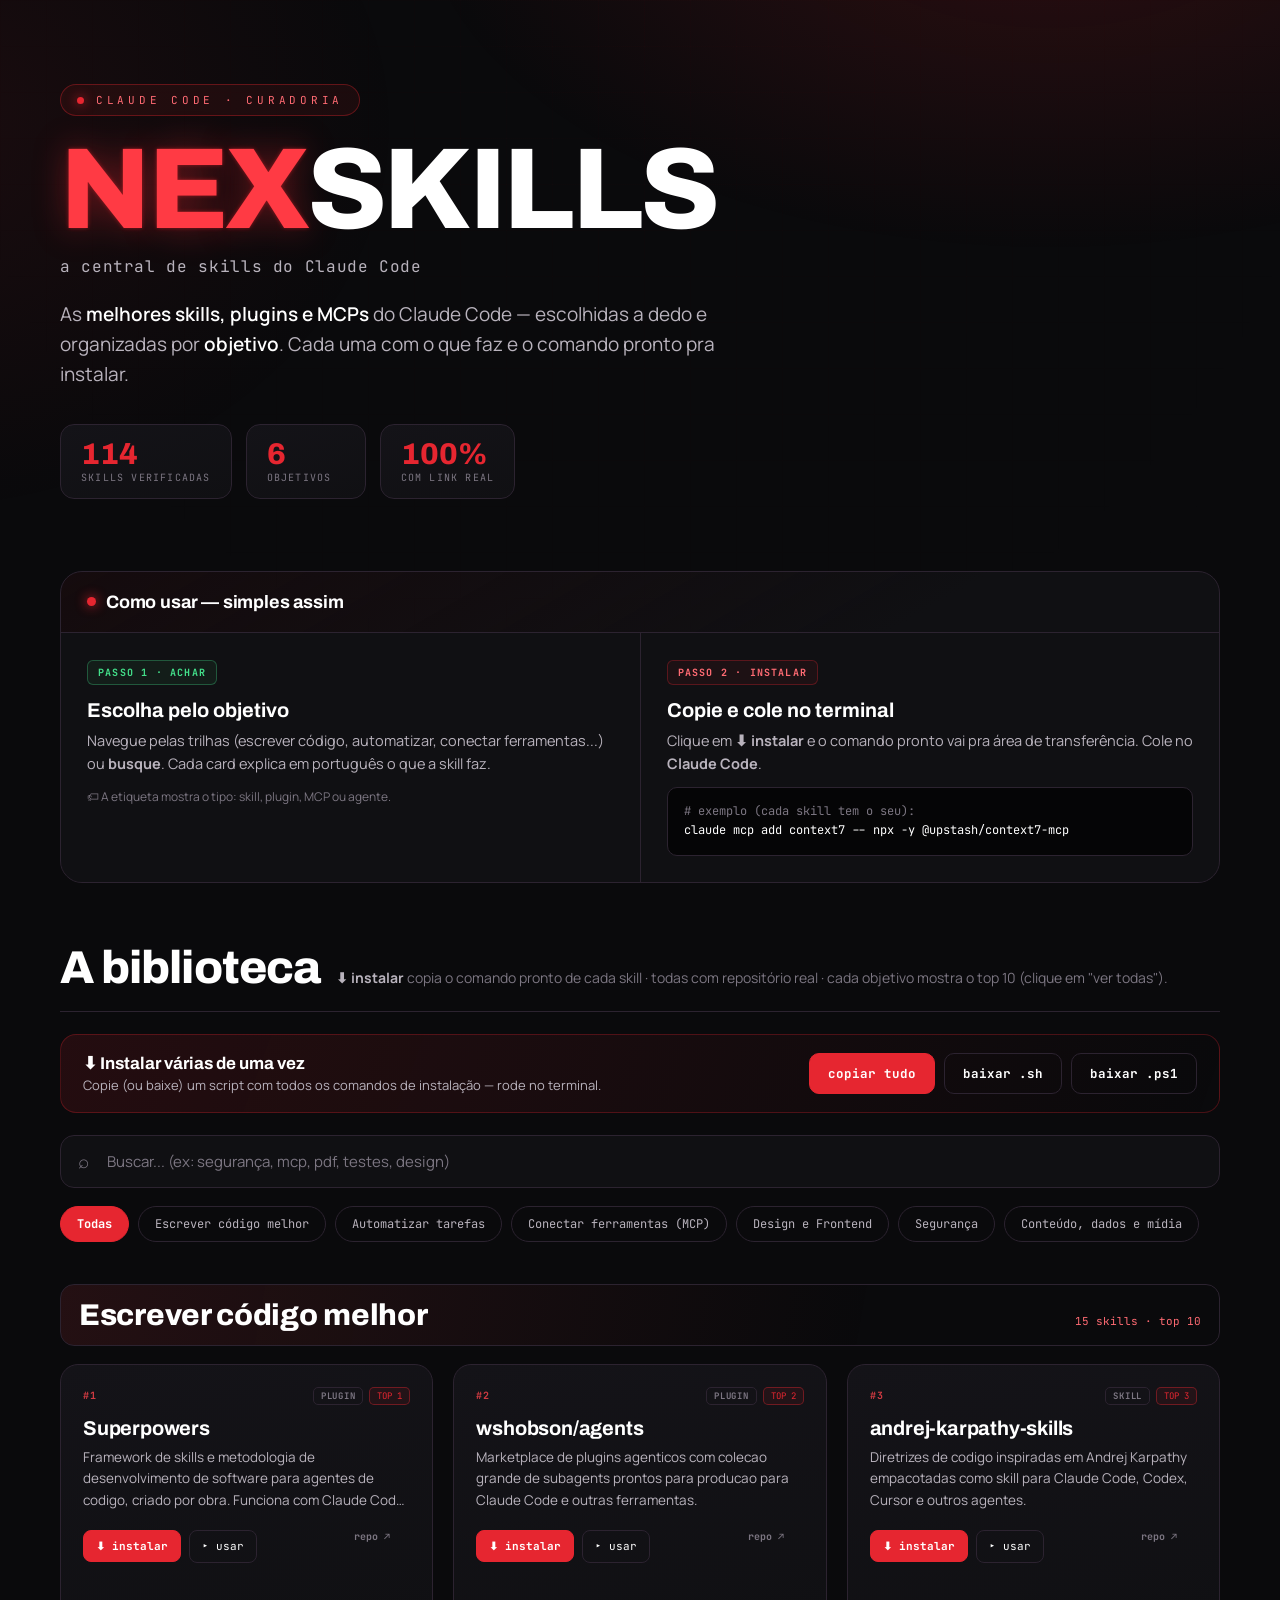
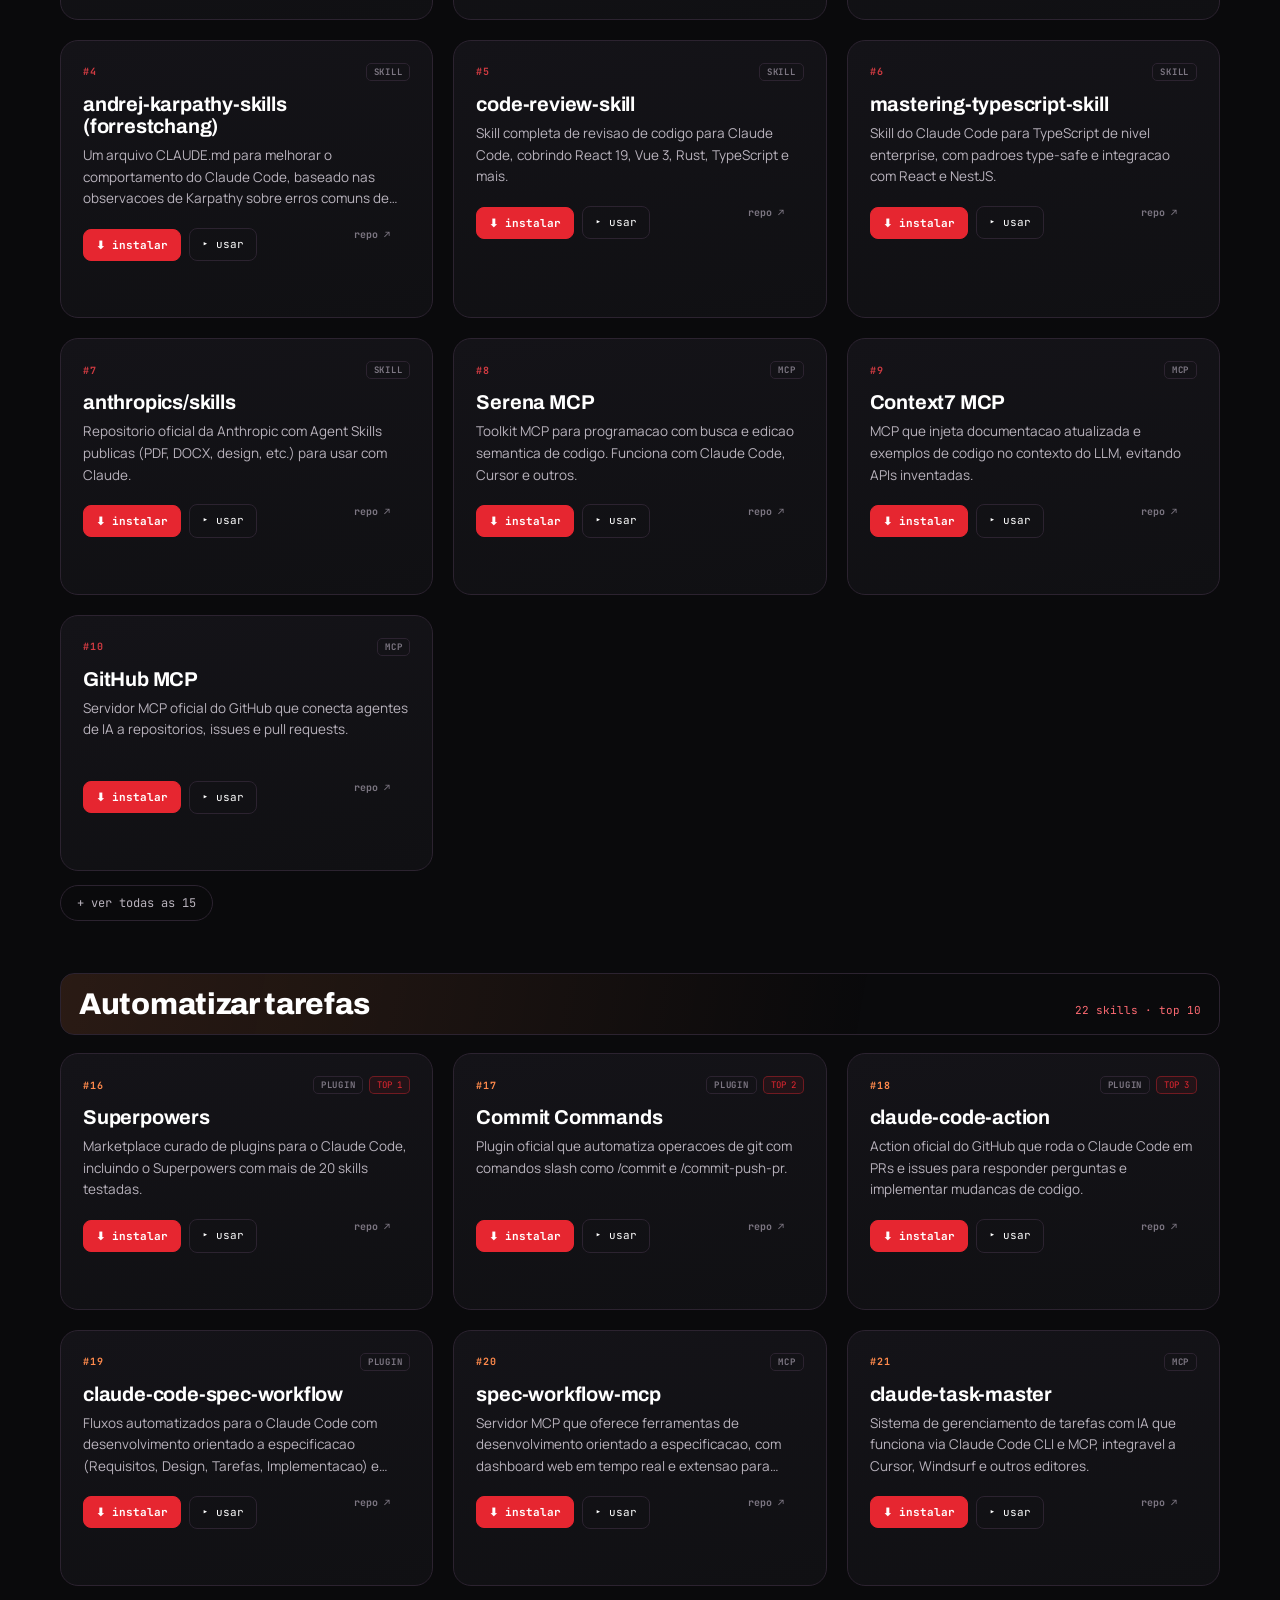
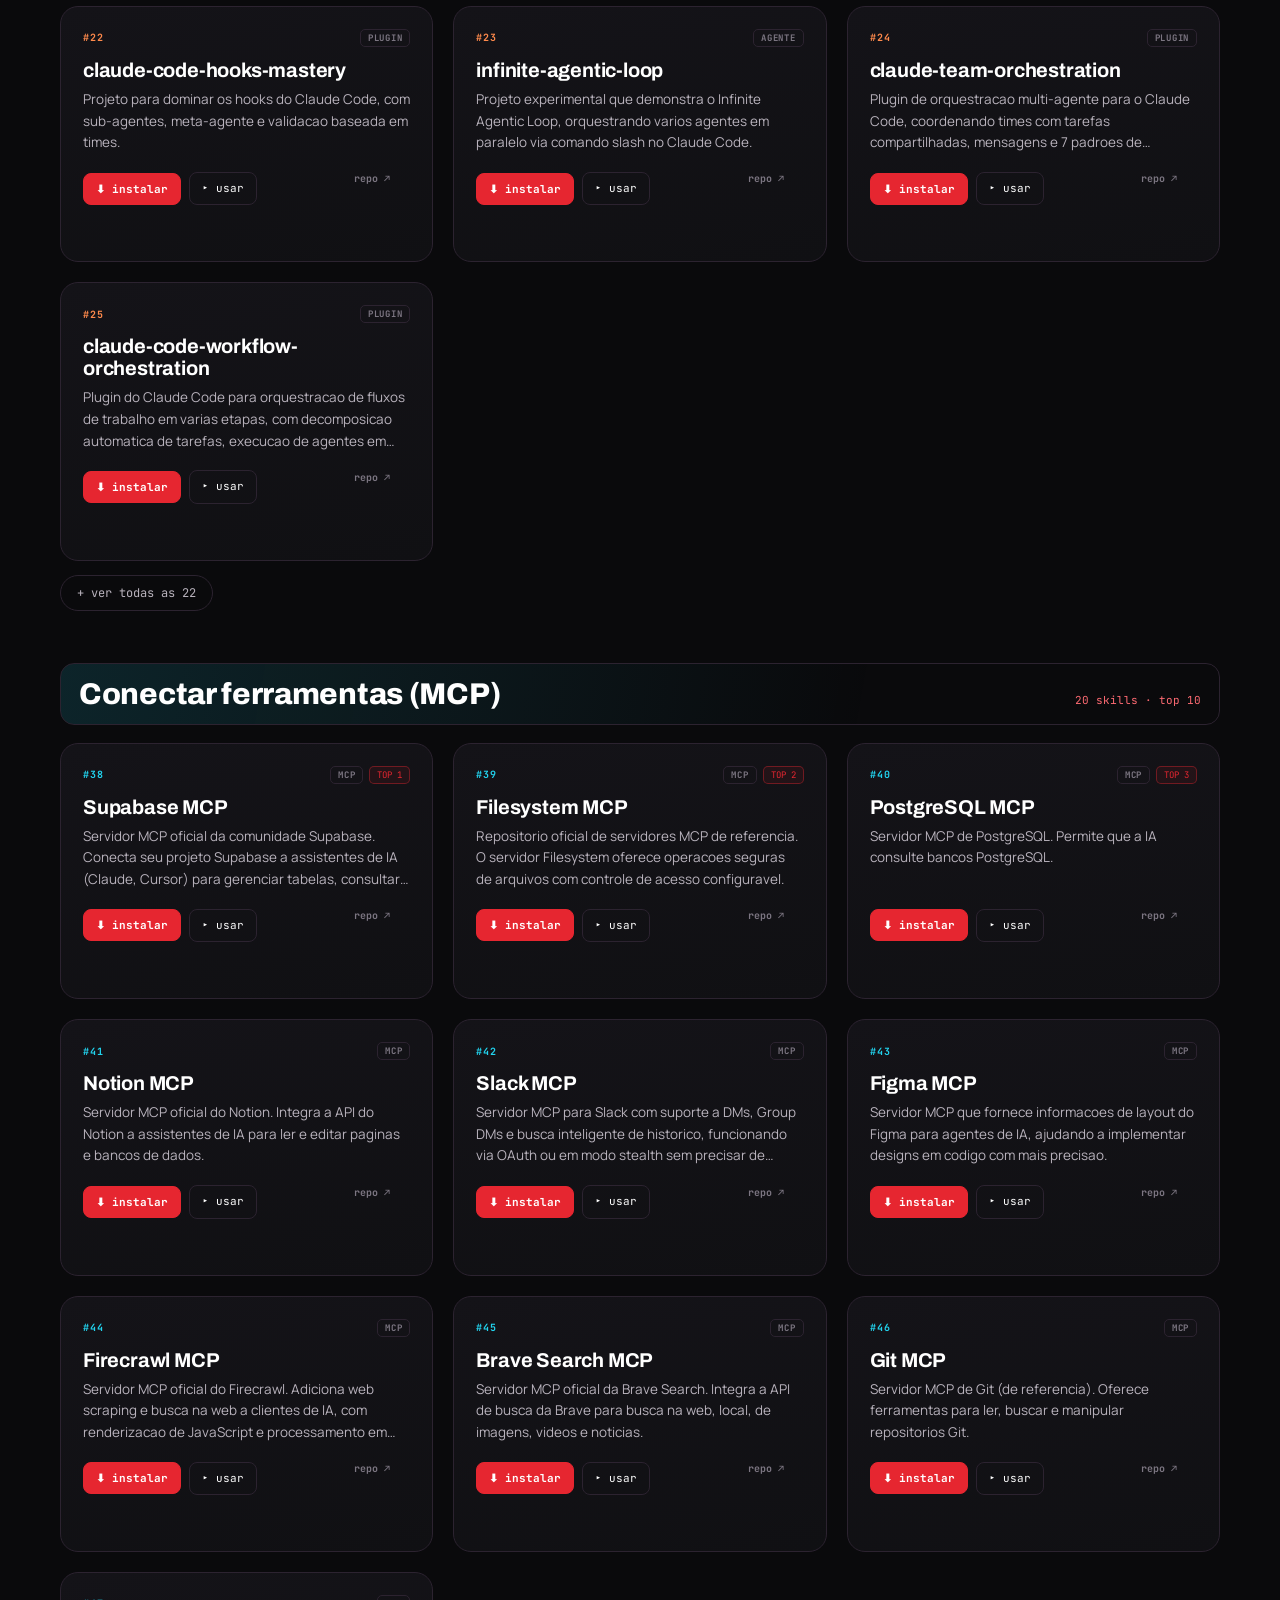
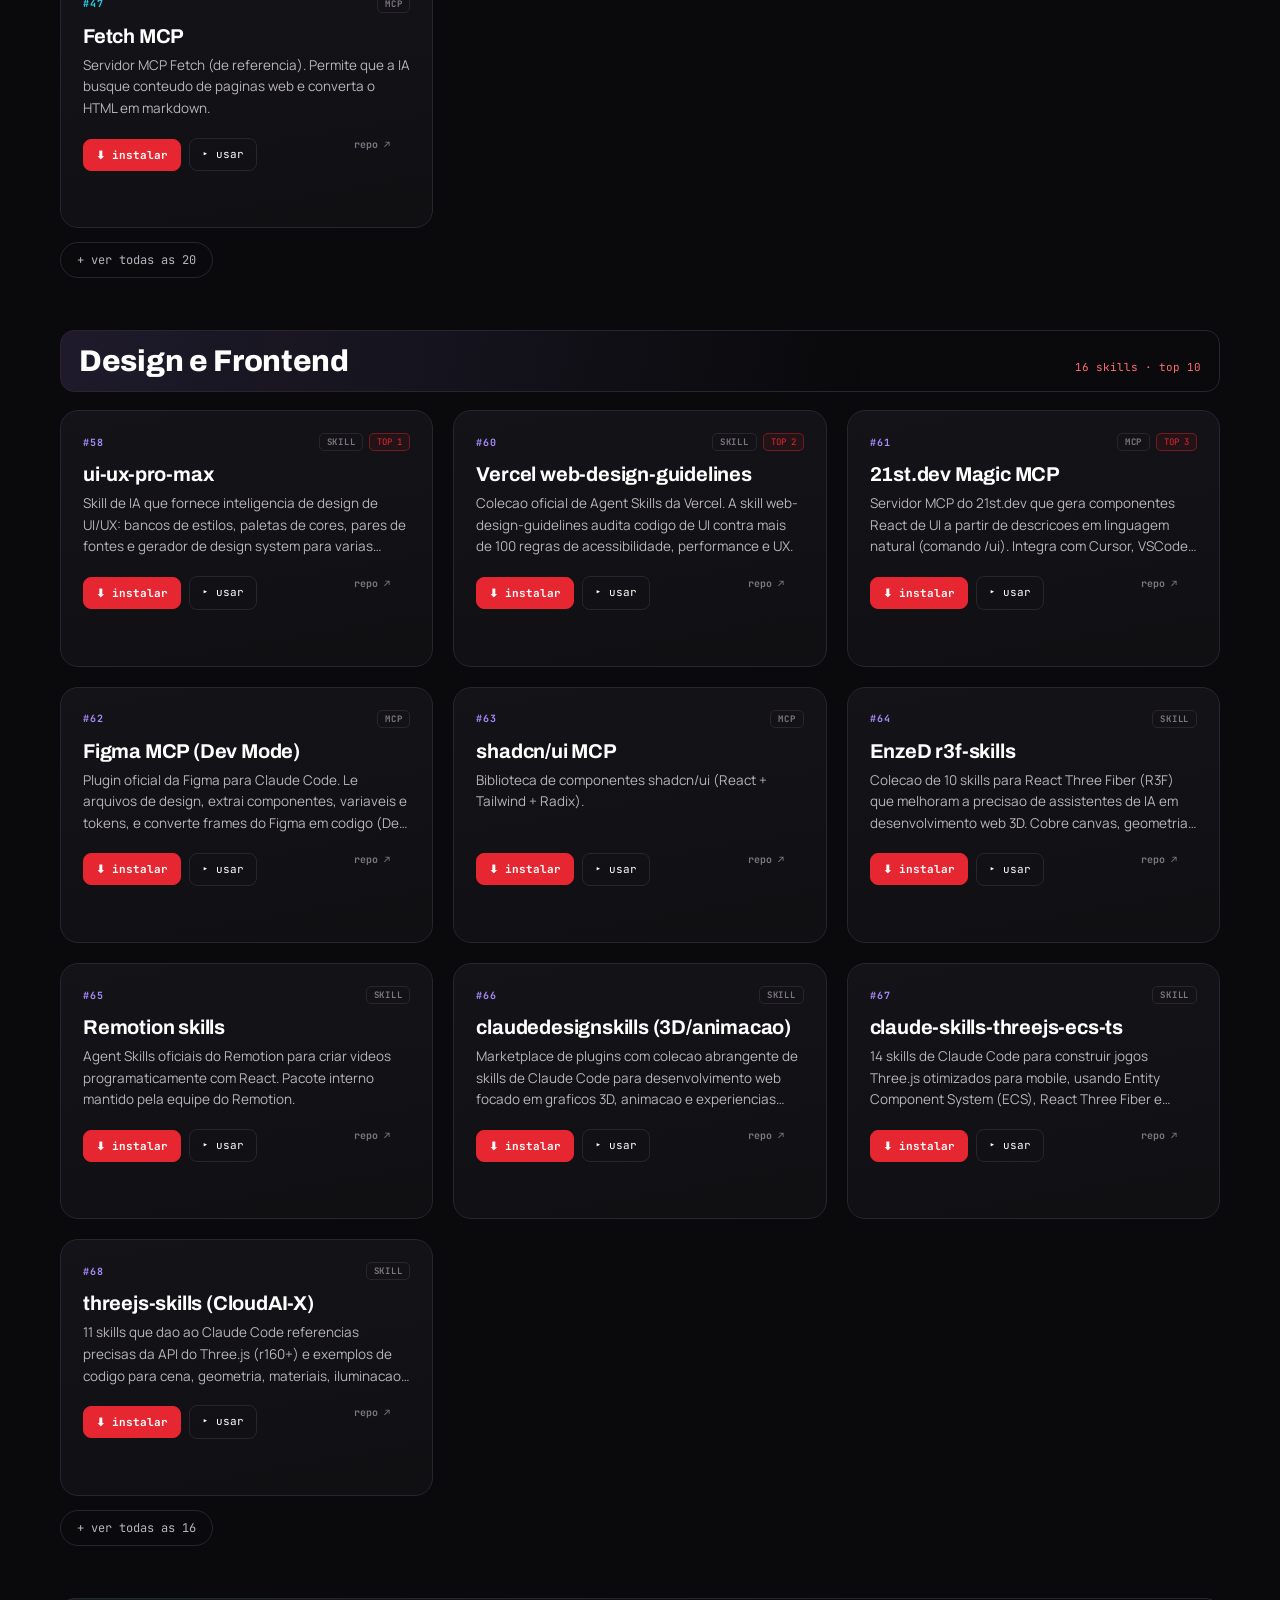
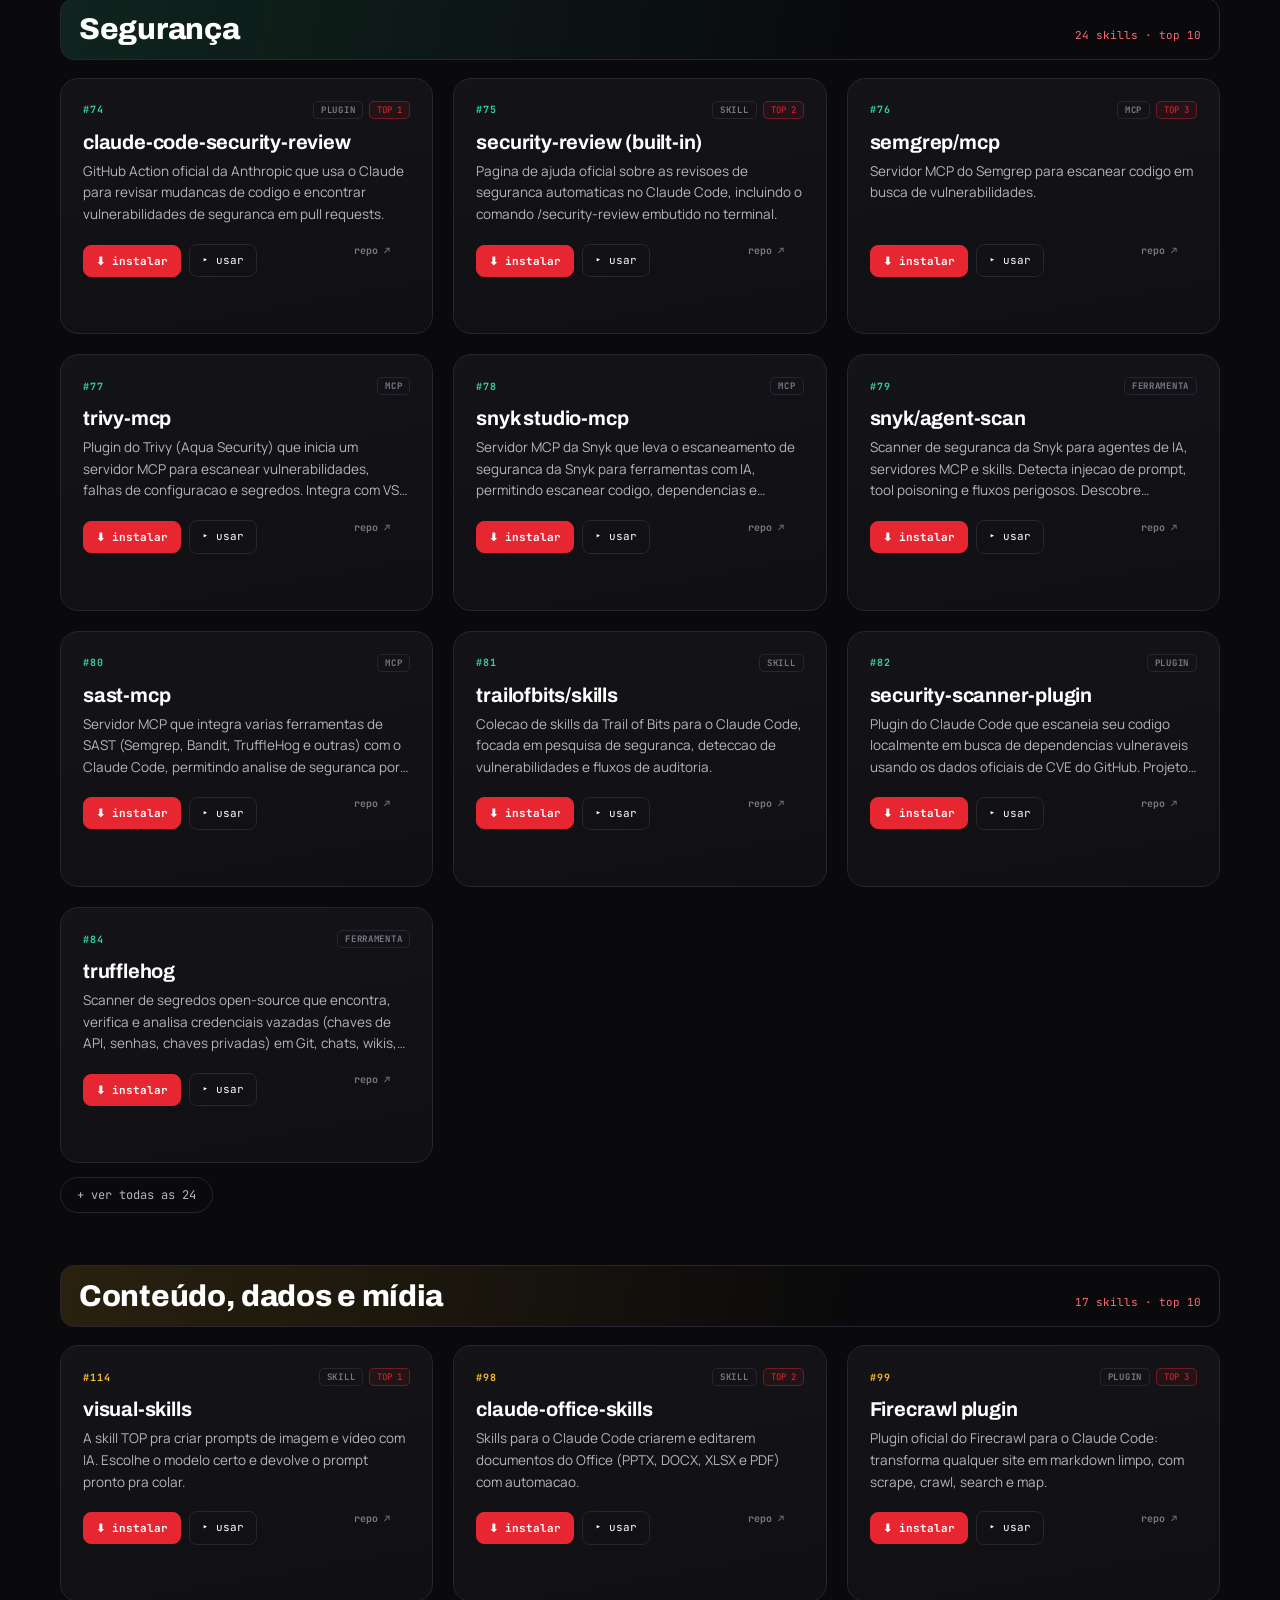
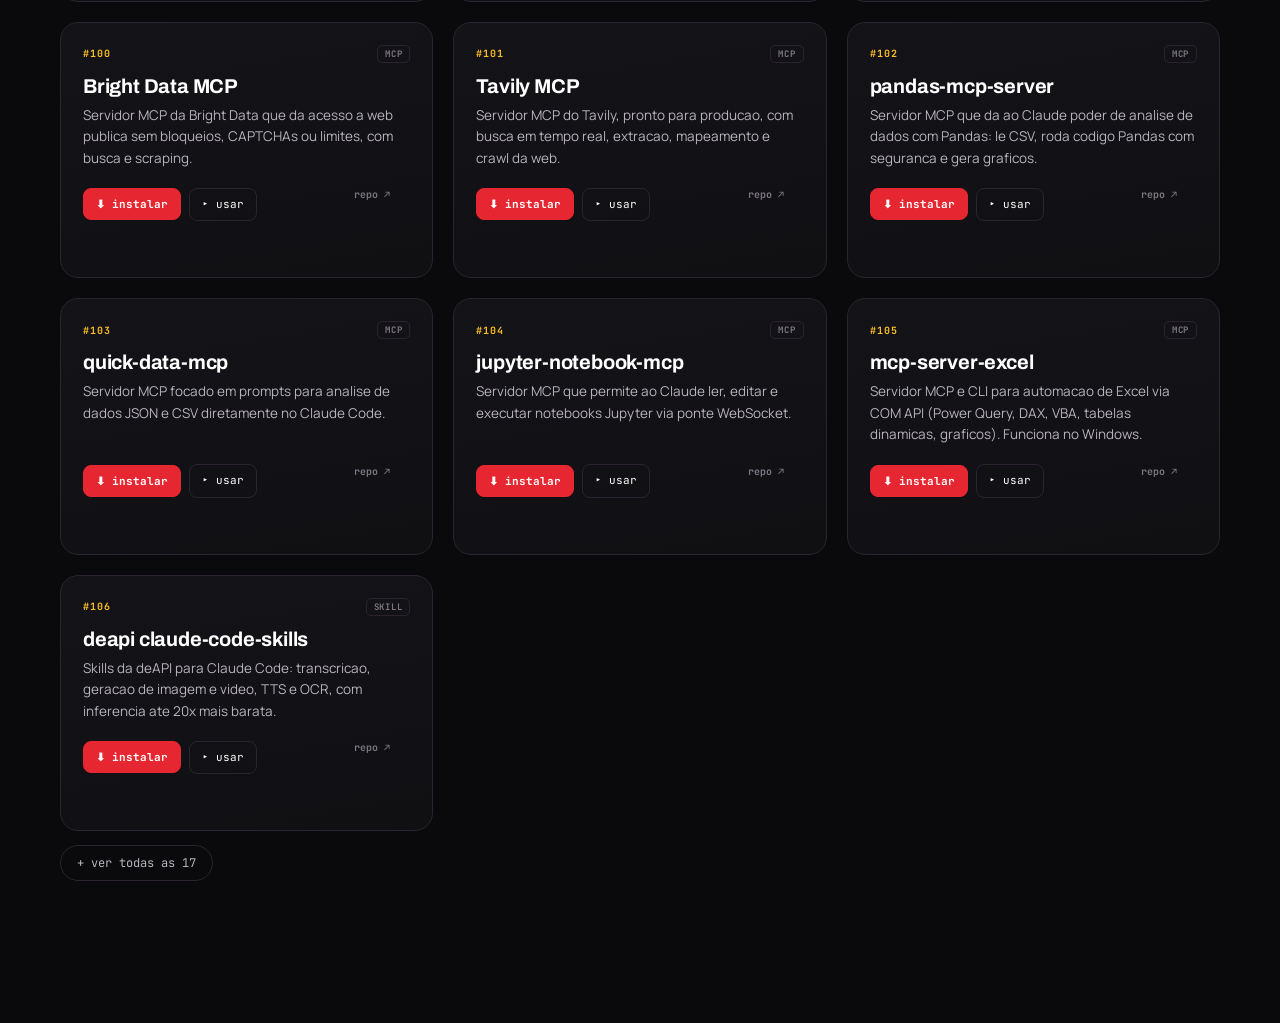
==== app.html @ 8ef74b0b "Pagina de vendas como landing principal (R$27 lancamento) - index.html agora e a pagina de vendas (h" ====
<!DOCTYPE html>
<html lang="pt-BR">
<head>
<meta charset="UTF-8">
<meta name="viewport" content="width=device-width, initial-scale=1.0">
<title>NexSkills — As melhores skills do Claude Code</title>
<meta name="description" content="NexSkills: as melhores skills, plugins e MCPs do Claude Code, curadas e por objetivo: o que faz e como instalar.">
<link rel="preconnect" href="https://fonts.googleapis.com">
<link rel="preconnect" href="https://fonts.gstatic.com" crossorigin>
<link href="https://fonts.googleapis.com/css2?family=Archivo:ital,wght@0,600;0,700;0,800;1,800&family=JetBrains+Mono:wght@400;700&family=Manrope:wght@400;500;600&display=swap" rel="stylesheet">
<link rel="stylesheet" href="styles.css">
</head>
<body>
<div class="container">

  <header class="header">
    <div class="overline">Claude Code · curadoria</div>
    <h1 class="title"><span>Nex</span>Skills</h1>
    <div class="brand-tagline">a central de skills do Claude Code</div>
    <p class="subtitle">As <strong>melhores skills, plugins e MCPs</strong> do Claude Code — escolhidas a dedo e organizadas por <strong>objetivo</strong>. Cada uma com o que faz e o comando pronto pra instalar.</p>
    <div class="badges-row">
      <div class="badge"><span id="total-skills">0</span><small>skills verificadas</small></div>
      <div class="badge"><span id="total-cats">0</span><small>objetivos</small></div>
      <div class="badge"><span>100%</span><small>com link real</small></div>
    </div>
  </header>

  <div class="instruction-panel">
    <div class="panel-title">Como usar — simples assim</div>
    <div class="panel-grid">
      <div class="step-col">
        <span class="step-tag tag-green">PASSO 1 · ACHAR</span>
        <h4>Escolha pelo objetivo</h4>
        <p>Navegue pelas trilhas (escrever código, automatizar, conectar ferramentas...) ou <strong>busque</strong>. Cada card explica em português o que a skill faz.</p>
        <p style="color:var(--faint);font-size:12px">🏷 A etiqueta mostra o tipo: skill, plugin, MCP ou agente.</p>
      </div>
      <div class="step-col">
        <span class="step-tag tag-yellow">PASSO 2 · INSTALAR</span>
        <h4>Copie e cole no terminal</h4>
        <p>Clique em <strong>⬇ instalar</strong> e o comando pronto vai pra área de transferência. Cole no <strong>Claude Code</strong>.</p>
        <div class="code-box"><span class="comment"># exemplo (cada skill tem o seu):</span><br><span class="cmd">claude mcp add context7 -- npx -y @upstash/context7-mcp</span></div>
      </div>
    </div>
  </div>

  <div class="section-header">
    <h2 class="section-title">A biblioteca</h2>
    <span class="section-desc"><strong>⬇ instalar</strong> copia o comando pronto de cada skill · todas com repositório real · cada objetivo mostra o top 10 (clique em "ver todas").</span>
  </div>

  <div class="bulk-action-banner">
    <div class="bulk-info">
      <h5>⬇ Instalar várias de uma vez</h5>
      <p>Copie (ou baixe) um script com todos os comandos de instalação — rode no terminal.</p>
    </div>
    <div class="bulk-btns">
      <button class="btn-bulk" id="copyAll" type="button">copiar tudo</button>
      <button class="btn-bulk btn-secondary" id="dlSh" type="button">baixar .sh</button>
      <button class="btn-bulk btn-secondary" id="dlPs1" type="button">baixar .ps1</button>
    </div>
  </div>

  <div class="search-wrap">
    <input type="text" id="search" aria-label="Buscar skills" placeholder="Buscar... (ex: segurança, mcp, pdf, testes, design)">
  </div>
  <div class="filters" id="filters"></div>

  <div id="tracks-container"></div>

</div>

<div class="toast" id="toast" role="status" aria-live="polite"></div>
<script src="data.js"></script>
<script src="app.js" defer></script>
</body>
</html>
---- styles.css ----
:root{
  --bg:#0a0a0c; --bg-2:#101013; --surface:#141318; --surface-2:#1b1a20; --border:#2c2330;
  --red:#e62630; --red-2:#ff3a44; --crimson:#2a0c10; --red-soft:#ff6b73;
  --glow:rgba(230,38,48,.4);
  --ink:#ffffff; --muted:#b9b3bd; --faint:#7c7682;
  --font-display:'Archivo',sans-serif; --font-body:'Manrope',sans-serif; --font-mono:'JetBrains Mono',monospace;
}
*{margin:0;padding:0;box-sizing:border-box}
::-webkit-scrollbar{width:9px;height:9px}
::-webkit-scrollbar-track{background:var(--bg)}
::-webkit-scrollbar-thumb{background:#2a1c1e;border-radius:6px}
::-webkit-scrollbar-thumb:hover{background:var(--red)}
body{
  background:var(--bg); color:var(--muted); font-family:var(--font-body); min-height:100vh;
  padding-bottom:90px; position:relative; -webkit-font-smoothing:antialiased; overflow-x:hidden;
}
body::before{content:"";position:fixed;inset:0;z-index:-2;pointer-events:none;
  background:radial-gradient(1100px 620px at 82% -12%,rgba(230,38,48,.16),transparent 58%),
             radial-gradient(900px 700px at -8% 14%,rgba(230,38,48,.08),transparent 56%);}
body::after{content:"";position:fixed;inset:0;z-index:-1;pointer-events:none;opacity:.5;
  background-image:linear-gradient(rgba(230,38,48,.035) 1px,transparent 1px),linear-gradient(90deg,rgba(230,38,48,.035) 1px,transparent 1px);
  background-size:46px 46px;
  -webkit-mask-image:radial-gradient(circle at 50% 0,#000,transparent 75%);mask-image:radial-gradient(circle at 50% 0,#000,transparent 75%);}
.container{max-width:1240px;margin:0 auto;padding:0 40px}

.header{padding:84px 0 32px;position:relative}
.overline{font-family:var(--font-mono);font-size:11px;letter-spacing:.34em;text-transform:uppercase;color:var(--red-soft);display:inline-flex;align-items:center;gap:12px;margin-bottom:22px;border:1px solid rgba(230,38,48,.35);background:rgba(230,38,48,.08);padding:8px 16px;border-radius:999px}
.overline::before{content:"";width:7px;height:7px;border-radius:50%;background:var(--red);box-shadow:0 0 12px var(--red)}
.title{font-family:var(--font-display);font-weight:800;font-size:clamp(52px,9vw,120px);line-height:.9;letter-spacing:-.03em;color:var(--ink);text-transform:uppercase}
.title span{color:var(--red-2);text-shadow:0 0 34px var(--glow),0 0 4px rgba(230,38,48,.5)}
.brand-tagline{font-family:var(--font-mono);font-size:clamp(13px,1.6vw,16px);color:var(--muted);letter-spacing:.04em;margin-top:14px}
.subtitle{max-width:660px;color:var(--muted);font-size:clamp(16px,2vw,19px);margin-top:22px;line-height:1.6}
.subtitle strong{color:var(--ink);font-weight:600}
.badges-row{display:flex;gap:14px;margin-top:34px;flex-wrap:wrap}
.badge{border:1px solid var(--border);border-radius:14px;padding:14px 20px;background:linear-gradient(160deg,var(--surface),var(--bg-2));display:flex;flex-direction:column;gap:2px;min-width:120px}
.badge span{font-family:var(--font-display);font-weight:800;font-size:30px;color:var(--red);line-height:1}
.badge small{font-family:var(--font-mono);font-size:10px;letter-spacing:.12em;text-transform:uppercase;color:var(--faint)}

.instruction-panel{margin-top:40px;border:1px solid var(--border);border-radius:22px;overflow:hidden;background:linear-gradient(150deg,rgba(230,38,48,.05),var(--bg-2) 55%)}
.panel-title{font-family:var(--font-display);font-weight:700;font-size:18px;color:var(--ink);padding:20px 26px;border-bottom:1px solid var(--border);display:flex;align-items:center;gap:10px;letter-spacing:-.01em}
.panel-title::before{content:"";width:9px;height:9px;border-radius:50%;background:var(--red);box-shadow:0 0 12px var(--red)}
.panel-grid{display:grid;grid-template-columns:1fr 1fr;gap:1px;background:var(--border)}
.panel-grid>div{background:var(--bg-2);padding:26px}
@media(max-width:768px){.panel-grid{grid-template-columns:1fr}}
.step-tag{display:inline-block;font-family:var(--font-mono);font-size:10px;font-weight:700;letter-spacing:.12em;padding:5px 10px;border-radius:6px;margin-bottom:14px}
.tag-green{color:#43e08a;border:1px solid rgba(67,224,138,.3);background:rgba(67,224,138,.06)}
.tag-yellow{color:var(--red-soft);border:1px solid rgba(230,38,48,.3);background:rgba(230,38,48,.06)}
.step-col h4{font-family:var(--font-display);font-weight:700;font-size:20px;color:var(--ink);margin-bottom:8px}
.step-col p{font-size:14.5px;color:var(--muted);line-height:1.6;margin-bottom:12px}
.step-col code,code.inline{font-family:var(--font-mono);font-size:12.5px;background:rgba(255,255,255,.05);border:1px solid var(--border);padding:2px 7px;border-radius:5px;color:var(--red-soft)}
.code-box{background:#050506;border:1px solid var(--border);border-radius:10px;padding:14px 16px;font-family:var(--font-mono);font-size:12px;color:#cdc7c9;line-height:1.6;overflow-x:auto}
.code-box .comment{color:var(--faint)} .code-box .cmd{color:var(--ink)}

.section-header{margin-top:60px;display:flex;align-items:baseline;gap:16px;flex-wrap:wrap;border-bottom:1px solid var(--border);padding-bottom:18px;margin-bottom:22px}
.section-title{font-family:var(--font-display);font-weight:800;font-size:clamp(30px,5vw,46px);color:var(--ink);letter-spacing:-.02em}
.section-title span{font-family:var(--font-mono);font-size:15px;color:var(--red);margin-right:10px}
.section-desc{font-size:14px;color:var(--faint)} .section-desc strong{color:var(--muted)} .section-desc code{color:var(--red-soft);font-family:var(--font-mono)}

.bulk-action-banner{display:flex;justify-content:space-between;align-items:center;gap:18px;flex-wrap:wrap;border:1px solid rgba(230,38,48,.28);border-radius:16px;padding:18px 22px;margin-bottom:22px;background:linear-gradient(110deg,rgba(230,38,48,.12),transparent)}
.bulk-info h5{font-family:var(--font-display);font-weight:700;font-size:17px;color:var(--ink);margin-bottom:3px}
.bulk-info p{font-size:13px;color:var(--muted)} .bulk-info code{color:var(--red-soft);font-family:var(--font-mono);background:rgba(0,0,0,.4);padding:2px 6px;border-radius:4px}
.bulk-btns{display:flex;gap:9px;flex-wrap:wrap}
.btn-bulk{font-family:var(--font-mono);font-size:12.5px;font-weight:700;cursor:pointer;border-radius:10px;padding:11px 18px;border:1px solid var(--red);background:var(--red);color:#fff;transition:.18s}
.btn-bulk:hover{background:var(--red-soft);box-shadow:0 0 22px var(--glow)}
.btn-secondary{background:transparent;color:var(--ink);border:1px solid var(--border)}
.btn-secondary:hover{border-color:var(--red);color:var(--red-soft);box-shadow:none}

.search-wrap{position:relative;margin-bottom:18px}
.search-wrap::before{content:"⌕";position:absolute;left:18px;top:50%;transform:translateY(-50%);color:var(--faint);font-size:19px}
input[type=text]{width:100%;background:var(--bg-2);border:1px solid var(--border);color:var(--ink);font-family:var(--font-body);font-size:15px;padding:15px 16px 15px 46px;border-radius:14px;outline:none;transition:.18s}
input[type=text]:focus{border-color:var(--red);box-shadow:0 0 0 3px rgba(230,38,48,.14)}
input[type=text]::placeholder{color:var(--faint)}
.filters{display:flex;gap:9px;flex-wrap:wrap;margin-bottom:42px}
.filter-btn{font-family:var(--font-mono);font-size:12px;color:var(--muted);cursor:pointer;border:1px solid var(--border);background:transparent;border-radius:999px;padding:9px 16px;transition:.18s;white-space:nowrap}
.filter-btn:hover{border-color:var(--faint);color:var(--ink)}
.filter-btn.active{background:var(--red);border-color:var(--red);color:#fff;font-weight:700}

.category-track{margin-bottom:52px}
.track-header{display:flex;align-items:baseline;justify-content:space-between;gap:12px;margin-bottom:18px;padding:14px 18px;border-radius:14px;background:linear-gradient(100deg,var(--crimson),transparent 72%);border:1px solid var(--border)}
.track-title{font-family:var(--font-display);font-weight:800;font-size:clamp(22px,3.4vw,30px);color:var(--ink);letter-spacing:-.01em}
.track-count{font-family:var(--font-mono);font-size:11px;color:var(--red-soft)}
.grid{display:grid;grid-template-columns:repeat(auto-fill,minmax(310px,1fr));gap:20px}

.card{position:relative;border:1px solid var(--border);border-radius:18px;padding:22px 22px 56px;background:linear-gradient(170deg,var(--surface),var(--bg-2));overflow:hidden;transition:transform .2s ease,border-color .2s ease,box-shadow .2s ease}
.card::after{content:"";position:absolute;inset:0;border-radius:18px;background:radial-gradient(420px 220px at 100% 0,rgba(230,38,48,.16),transparent 60%);opacity:0;transition:.25s;pointer-events:none}
.card:hover{transform:translateY(-5px);border-color:rgba(230,38,48,.55);box-shadow:0 0 0 1px rgba(230,38,48,.15),0 18px 50px rgba(0,0,0,.5)}
.card:hover::after{opacity:1}
.card-top-tags{display:flex;justify-content:space-between;align-items:center;margin-bottom:12px;position:relative;z-index:1}
.card-rank{font-family:var(--font-display);font-weight:800;font-size:13px;color:var(--red)}
.card-tag{font-family:var(--font-mono);font-size:10px;font-weight:700;text-transform:uppercase;letter-spacing:.1em}
.card-badge{font-family:var(--font-mono);font-size:9px;color:var(--red);border:1px solid rgba(230,38,48,.4);background:rgba(230,38,48,.08);padding:2px 7px;border-radius:5px}
.card-kind{font-family:var(--font-mono);font-size:9px;font-weight:700;text-transform:uppercase;letter-spacing:.08em;color:var(--faint);border:1px solid var(--border);padding:2px 7px;border-radius:5px;margin-left:auto}
.card-badge{margin-left:6px}
.card-title{font-family:var(--font-display);font-weight:700;font-size:20px;color:var(--ink);margin-bottom:8px;letter-spacing:-.01em;position:relative;z-index:1}
.card-desc{font-size:13.5px;color:var(--muted);line-height:1.6;margin-bottom:18px;flex-grow:1;position:relative;z-index:1;display:-webkit-box;-webkit-line-clamp:3;-webkit-box-orient:vertical;overflow:hidden;min-height:65px}
.card-actions{display:flex;gap:8px;align-items:center;position:relative;z-index:1;padding-right:52px}
.btn{font-family:var(--font-mono);font-size:11px;cursor:pointer;border-radius:8px;padding:8px 12px;transition:.16s;display:inline-flex;align-items:center;gap:6px;white-space:nowrap}
.btn-install{background:var(--red);color:#fff;border:1px solid var(--red);font-weight:700;flex-shrink:0}
.btn-install:hover{background:var(--red-soft);box-shadow:0 0 16px var(--glow)}
.btn-use{background:transparent;border:1px solid var(--border);color:var(--ink);overflow:hidden;text-overflow:ellipsis;min-width:0;flex:0 1 auto;display:inline-block;line-height:1.4}
.btn-use:hover{border-color:var(--red);color:var(--red-soft)}
.btn.ok{background:#3ddc84!important;border-color:#3ddc84!important;color:#06140c!important;box-shadow:none!important;font-weight:700}
.repo-link{position:absolute;bottom:20px;right:20px;font-family:var(--font-mono);font-size:10px;color:var(--faint);text-decoration:none;font-weight:700;z-index:1;transition:.16s}
.repo-link:hover{color:var(--red-soft)}

.toast{position:fixed;bottom:30px;right:30px;display:flex;align-items:center;gap:11px;max-width:380px;background:var(--surface-2);border:1px solid var(--border);border-left:3px solid #3ddc84;color:var(--ink);font-family:var(--font-body);font-size:13.5px;font-weight:500;padding:15px 20px;border-radius:12px;opacity:0;transform:translateY(14px) scale(.97);transition:opacity .25s ease,transform .25s ease;z-index:9999;pointer-events:none;box-shadow:0 16px 44px rgba(0,0,0,.5)}
.toast.show{opacity:1;transform:translateY(0) scale(1)}
.toast strong{color:#fff;font-weight:700}
.toast code{font-family:var(--font-mono);font-size:12px;color:var(--red-soft);background:rgba(0,0,0,.3);padding:1px 6px;border-radius:5px}
.toast-check{flex-shrink:0;width:22px;height:22px;border-radius:50%;background:#3ddc84;color:#06140c;font-weight:800;font-size:13px;display:inline-flex;align-items:center;justify-content:center}
.empty-search{grid-column:1/-1;text-align:center;padding:60px 0;color:var(--faint);font-family:var(--font-mono);font-size:14px}
@media(max-width:680px){.container{padding:0 20px}.header{padding:56px 0 24px}}
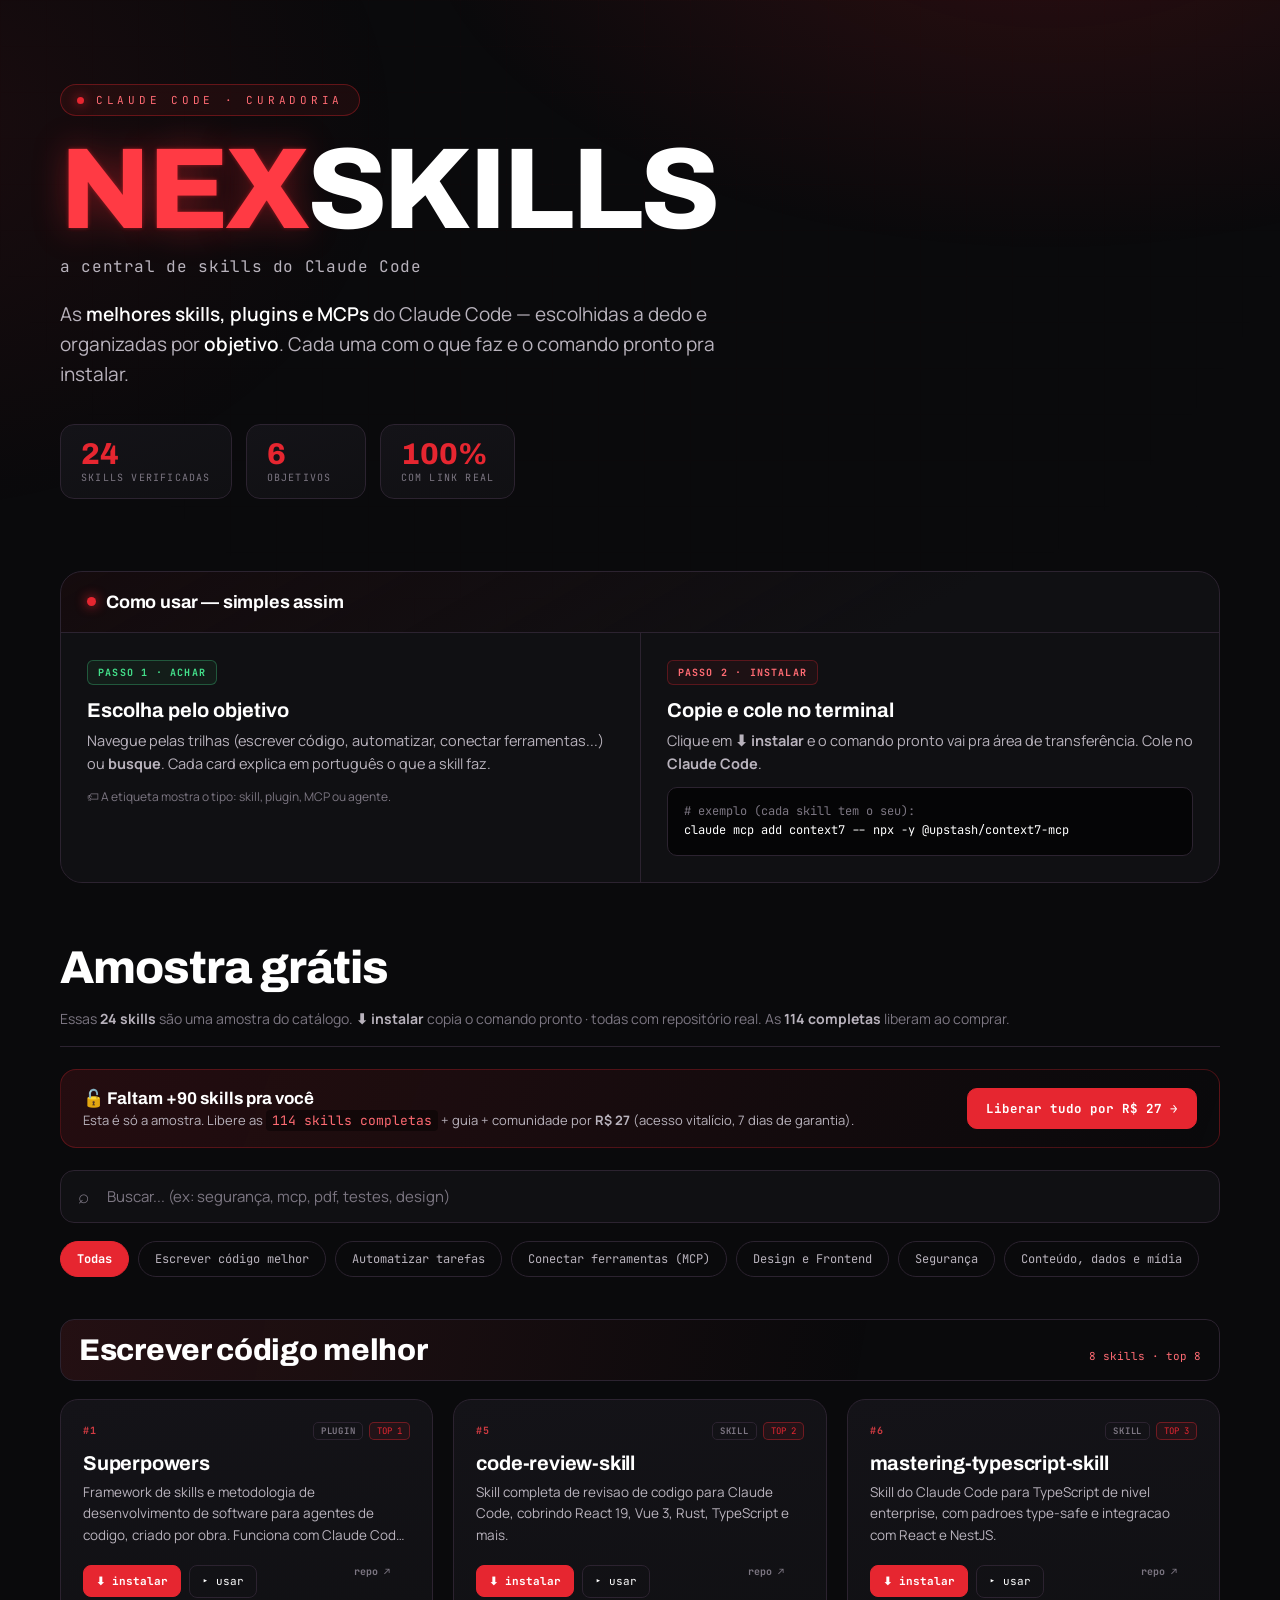
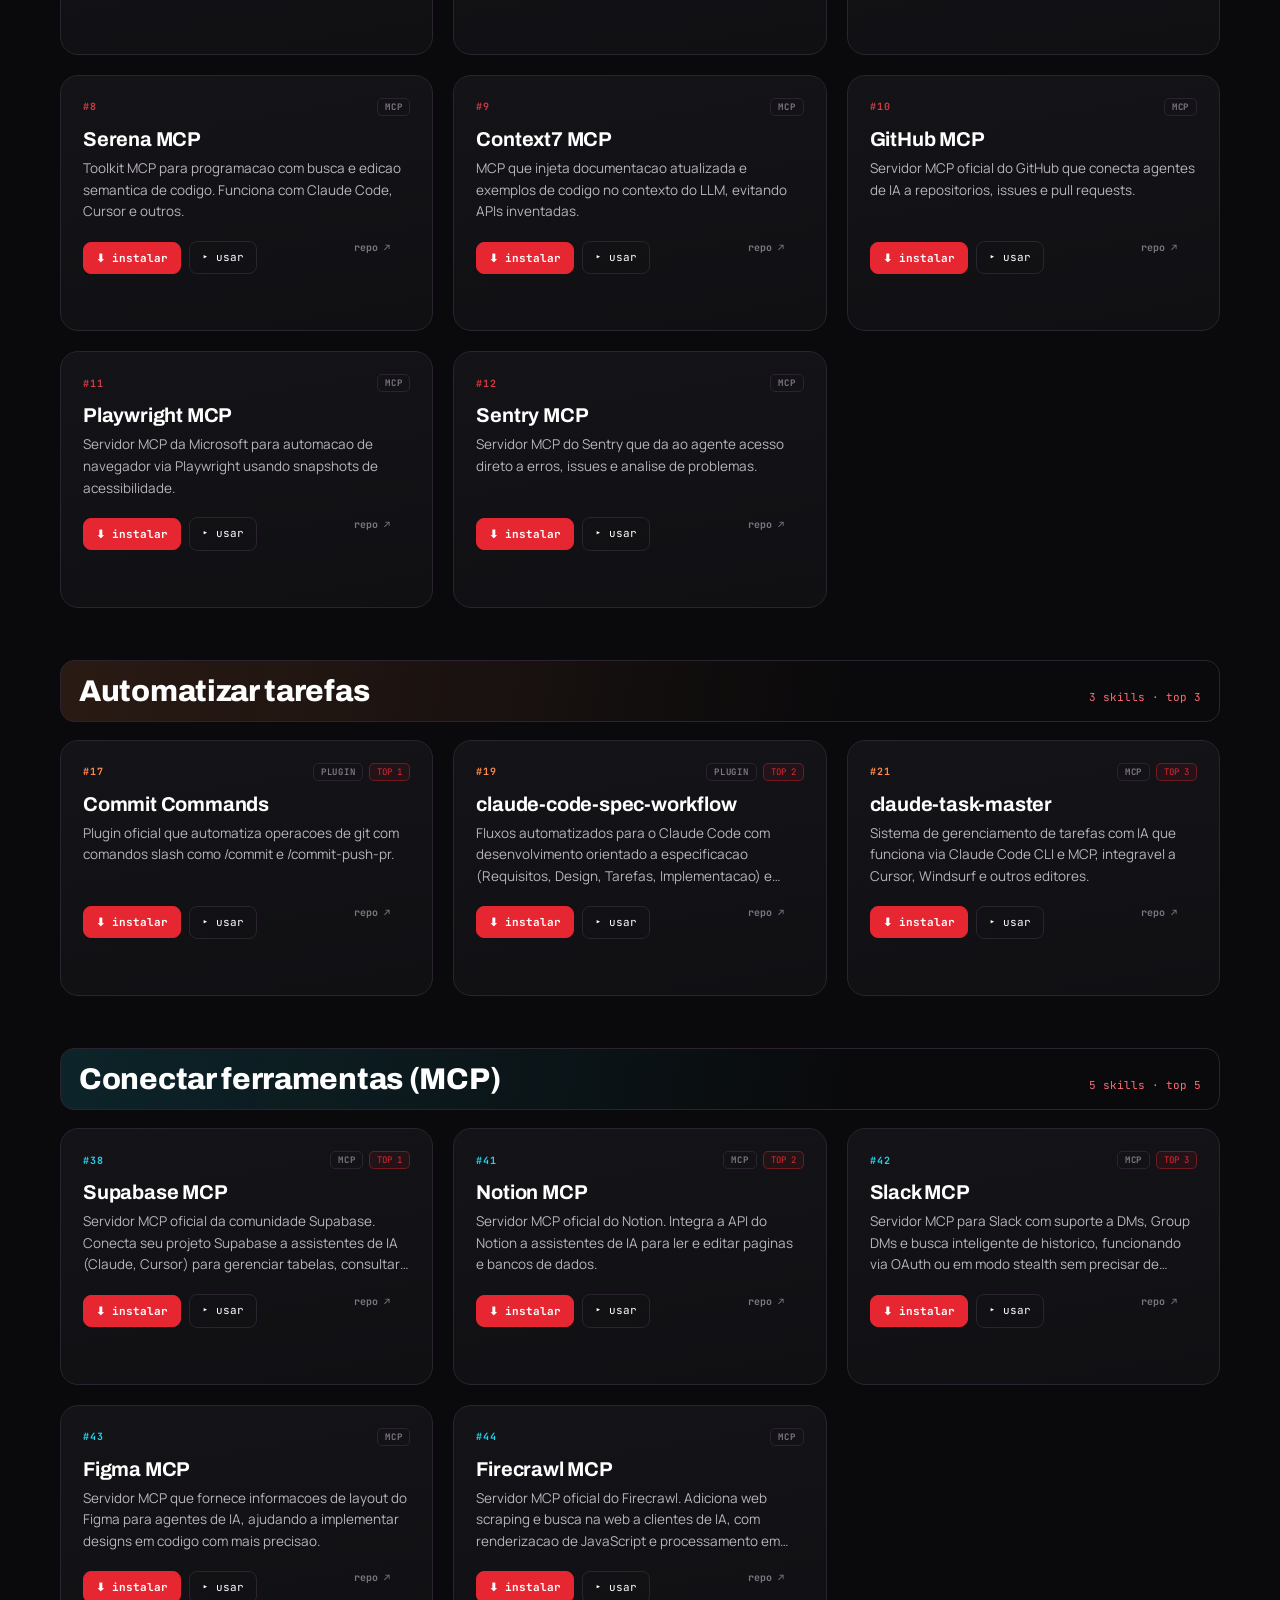
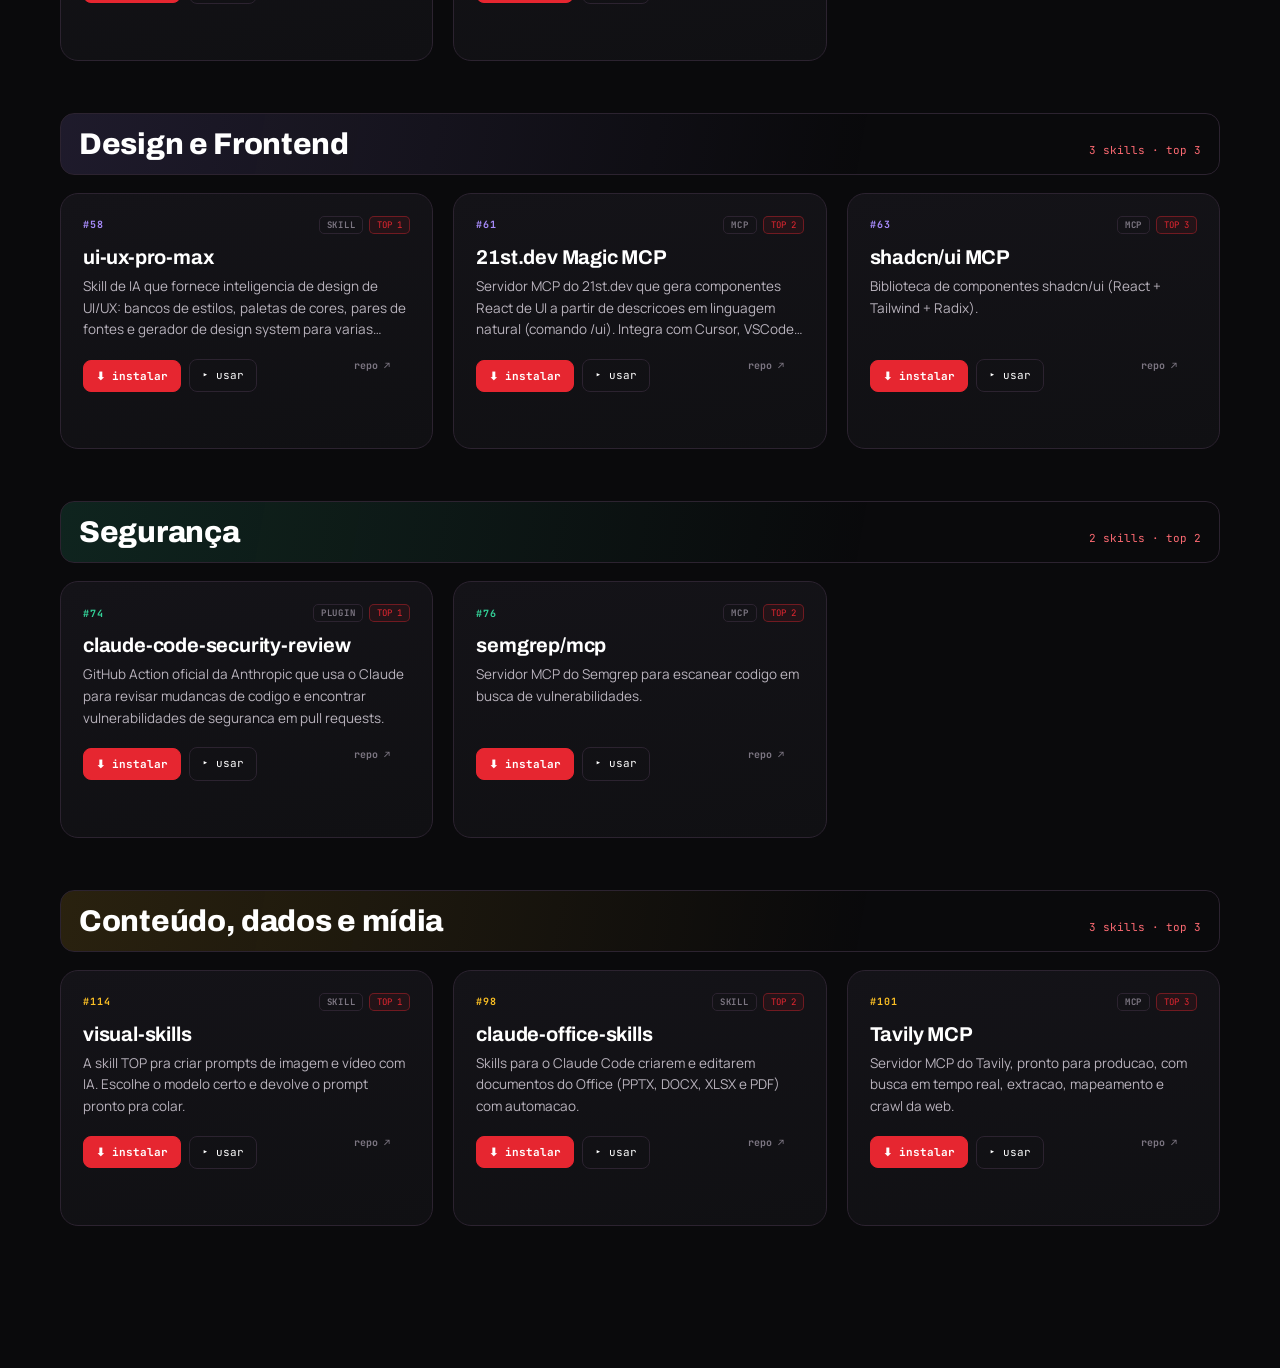
==== commit af2e959f: "Copy de conversao + estrategia amostra/completo (isca) - Reescreve copy da pagina de vendas (skill c" ====
--- a/app.html
+++ b/app.html
@@ -44,19 +44,17 @@
   </div>
 
   <div class="section-header">
-    <h2 class="section-title">A biblioteca</h2>
-    <span class="section-desc"><strong>⬇ instalar</strong> copia o comando pronto de cada skill · todas com repositório real · cada objetivo mostra o top 10 (clique em "ver todas").</span>
+    <h2 class="section-title">Amostra grátis</h2>
+    <span class="section-desc">Essas <strong>24 skills</strong> são uma amostra do catálogo. <strong>⬇ instalar</strong> copia o comando pronto · todas com repositório real. As <strong>114 completas</strong> liberam ao comprar.</span>
   </div>
 
   <div class="bulk-action-banner">
     <div class="bulk-info">
-      <h5>⬇ Instalar várias de uma vez</h5>
-      <p>Copie (ou baixe) um script com todos os comandos de instalação — rode no terminal.</p>
+      <h5>🔓 Faltam +90 skills pra você</h5>
+      <p>Esta é só a amostra. Libere as <code>114 skills completas</code> + guia + comunidade por <strong>R$ 27</strong> (acesso vitalício, 7 dias de garantia).</p>
     </div>
     <div class="bulk-btns">
-      <button class="btn-bulk" id="copyAll" type="button">copiar tudo</button>
-      <button class="btn-bulk btn-secondary" id="dlSh" type="button">baixar .sh</button>
-      <button class="btn-bulk btn-secondary" id="dlPs1" type="button">baixar .ps1</button>
+      <a class="btn-bulk" href="index.html" style="text-decoration:none">Liberar tudo por R$ 27 →</a>
     </div>
   </div>
 
